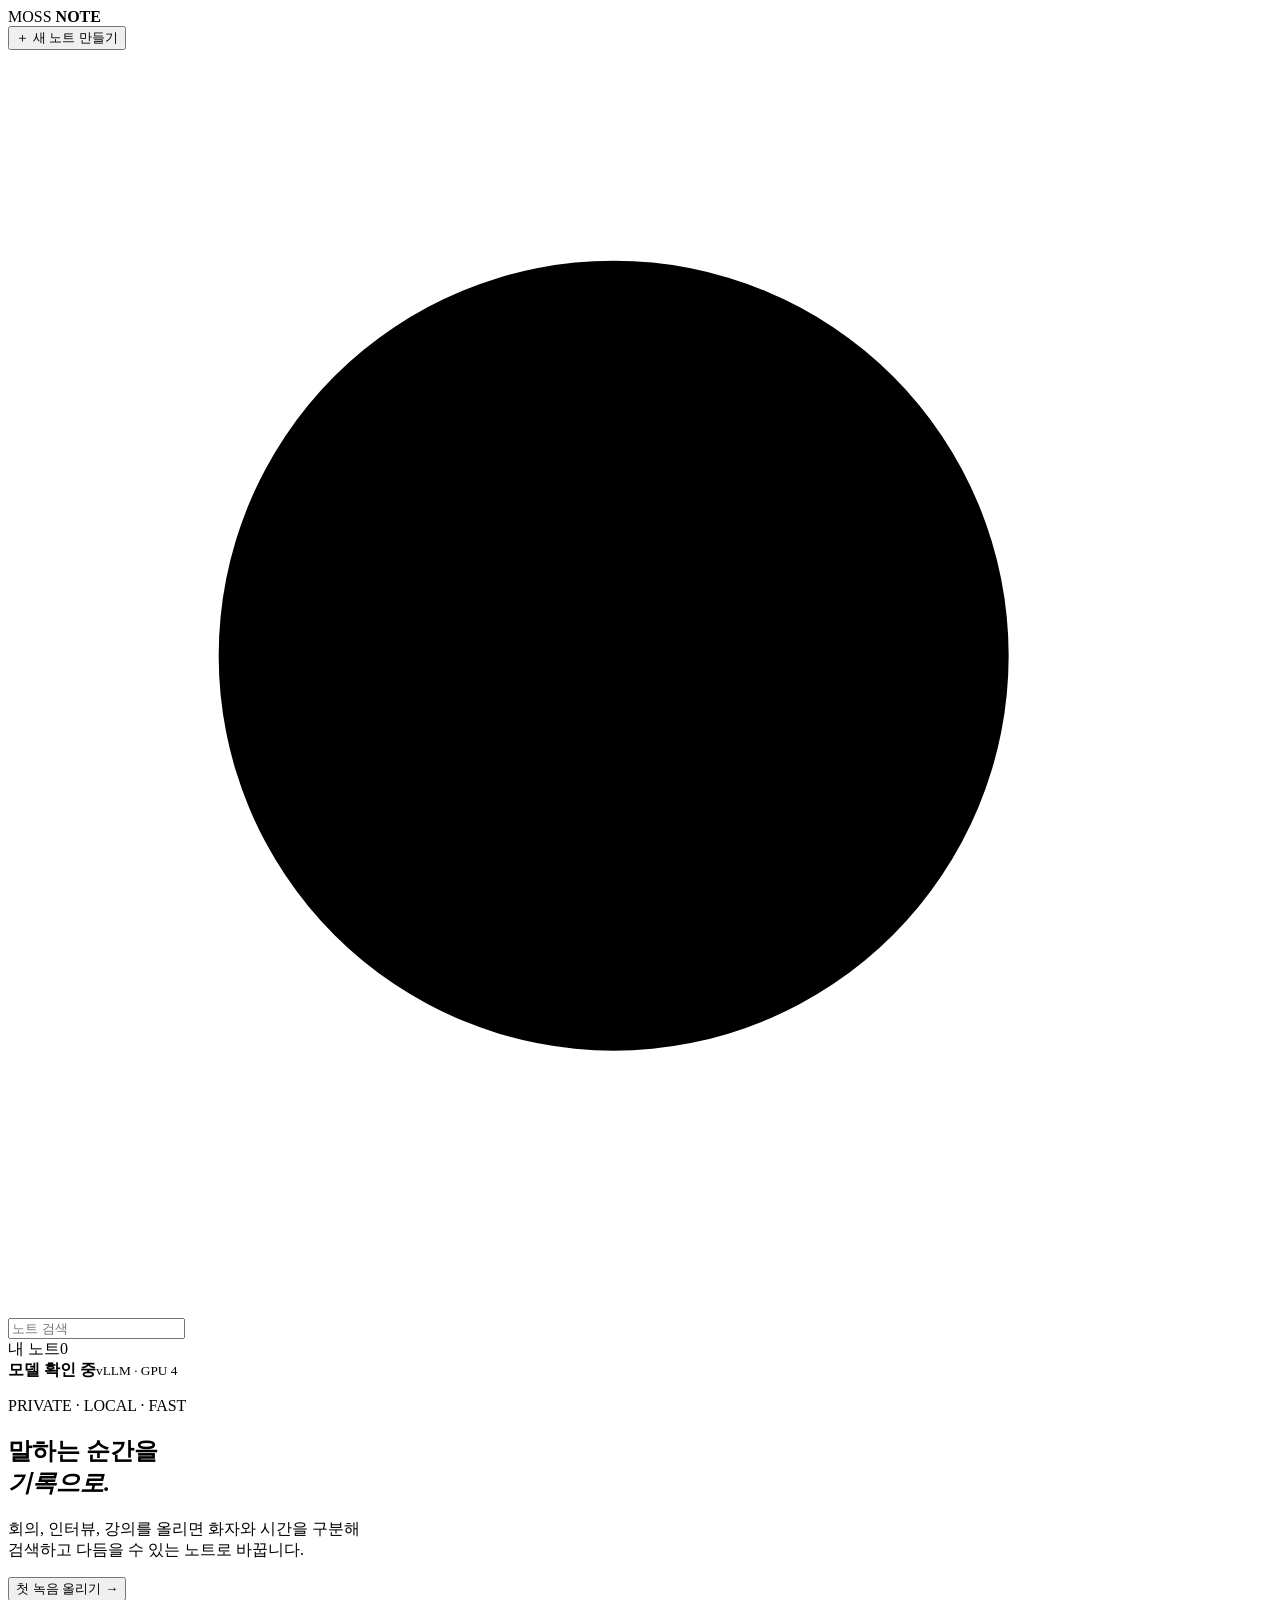
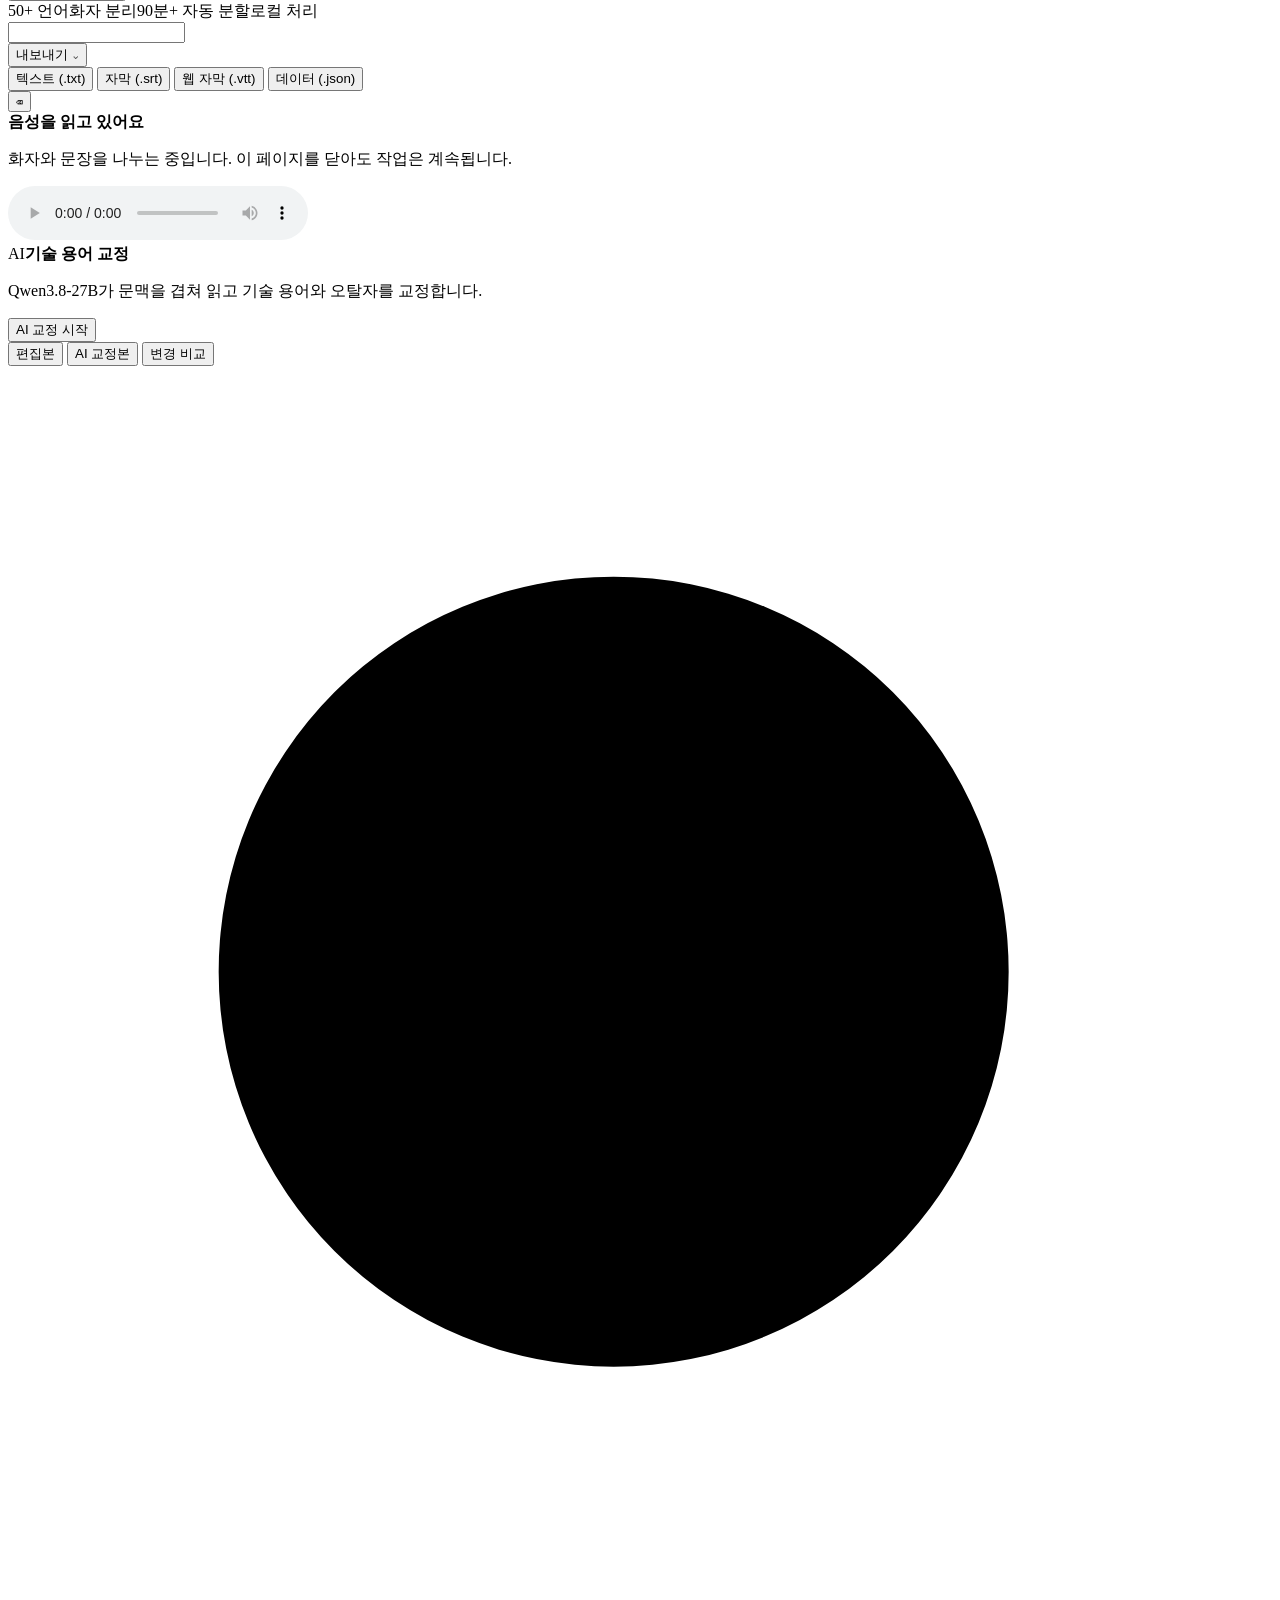
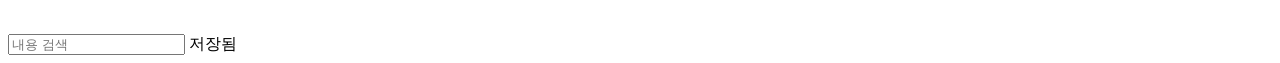
==== static/index.html @ 2fbb57e4 "Initial release: self-hosted transcription and AI correction" ====
<!doctype html>
<html lang="ko">
  <head>
    <meta charset="utf-8" />
    <meta name="viewport" content="width=device-width, initial-scale=1" />
    <meta name="theme-color" content="#f5f7f2" />
    <title>MOSS Note</title>
    <link rel="stylesheet" href="/styles.css" />
  </head>
  <body>
    <div class="app-shell">
      <aside class="sidebar">
        <div class="brand">
          <span class="brand-mark" aria-hidden="true">
            <i></i><i></i><i></i><i></i><i></i>
          </span>
          <span>MOSS <b>NOTE</b></span>
        </div>

        <button class="new-note" id="open-upload">
          <span>＋</span> 새 노트 만들기
        </button>

        <label class="search-box">
          <svg viewBox="0 0 24 24" aria-hidden="true"><path d="m21 21-4.35-4.35m2.35-5.15a7.5 7.5 0 1 1-15 0 7.5 7.5 0 0 1 15 0Z" /></svg>
          <input id="note-search" type="search" placeholder="노트 검색" />
        </label>

        <div class="side-label"><span>내 노트</span><span id="note-count">0</span></div>
        <div class="note-list" id="note-list"></div>

        <div class="server-state" id="server-state">
          <span class="state-dot"></span>
          <div><b>모델 확인 중</b><small>vLLM · GPU 4</small></div>
        </div>
      </aside>

      <main class="main">
        <section class="welcome" id="welcome">
          <div class="welcome-orbit"><span></span><i></i><i></i><i></i></div>
          <p class="eyebrow">PRIVATE · LOCAL · FAST</p>
          <h1>말하는 순간을<br /><em>기록으로.</em></h1>
          <p>회의, 인터뷰, 강의를 올리면 화자와 시간을 구분해<br />검색하고 다듬을 수 있는 노트로 바꿉니다.</p>
          <button class="primary-action" id="welcome-upload">첫 녹음 올리기 <span>→</span></button>
          <div class="feature-row">
            <span>50+ 언어</span><i></i><span>화자 분리</span><i></i><span>90분+ 자동 분할</span><i></i><span>로컬 처리</span>
          </div>
        </section>

        <section class="workspace hidden" id="workspace">
          <header class="workspace-header">
            <div>
              <input class="note-title" id="note-title" maxlength="200" aria-label="노트 제목" />
              <div class="note-meta" id="note-meta"></div>
            </div>
            <div class="header-actions">
              <div class="export-menu">
                <button class="ghost-button" id="export-toggle">내보내기 <span>⌄</span></button>
                <div class="export-options" id="export-options">
                  <button data-format="txt">텍스트 (.txt)</button>
                  <button data-format="srt">자막 (.srt)</button>
                  <button data-format="vtt">웹 자막 (.vtt)</button>
                  <button data-format="json">데이터 (.json)</button>
                </div>
              </div>
              <button class="icon-button danger" id="delete-note" aria-label="노트 삭제">⌫</button>
            </div>
          </header>

          <div class="processing-card hidden" id="processing-card">
            <div class="processing-wave"><i></i><i></i><i></i><i></i><i></i><i></i><i></i></div>
            <div><b id="processing-title">음성을 읽고 있어요</b><p id="processing-copy">화자와 문장을 나누는 중입니다. 이 페이지를 닫아도 작업은 계속됩니다.</p></div>
          </div>

          <div class="editor hidden" id="editor">
            <div class="player-card">
              <audio id="media-player" controls preload="metadata"></audio>
              <div class="player-info">
                <span class="file-pill" id="file-pill"></span>
                <span id="duration-label"></span>
              </div>
            </div>

            <div class="correction-card" id="correction-card">
              <div class="correction-copy">
                <div><span class="ai-mark">AI</span><b>기술 용어 교정</b></div>
                <p id="correction-copy">Qwen3.8-27B가 문맥을 겹쳐 읽고 기술 용어와 오탈자를 교정합니다.</p>
                <div class="correction-progress hidden" id="correction-progress"><i></i></div>
                <div class="correction-chunks hidden" id="correction-chunks"></div>
              </div>
              <button class="correction-button" id="start-correction">AI 교정 시작</button>
            </div>

            <div class="transcript-views" id="transcript-views">
              <button class="active" data-transcript-view="edited">편집본</button>
              <button data-transcript-view="corrected">AI 교정본</button>
              <button data-transcript-view="diff">변경 비교</button>
            </div>

            <div class="editor-toolbar">
              <label class="transcript-search">
                <svg viewBox="0 0 24 24"><path d="m21 21-4.35-4.35m2.35-5.15a7.5 7.5 0 1 1-15 0 7.5 7.5 0 0 1 15 0Z" /></svg>
                <input id="transcript-search" type="search" placeholder="내용 검색" />
              </label>
              <span id="segment-count"></span>
              <span class="save-state" id="save-state">저장됨</span>
            </div>

            <div class="chunk-notice hidden" id="chunk-notice"></div>
            <div class="speaker-panel" id="speaker-panel"></div>
            <div class="segments" id="segments"></div>
          </div>
        </section>
      </main>
    </div>

    <dialog id="upload-dialog">
      <form id="upload-form">
        <div class="dialog-head">
          <div><p class="eyebrow">NEW TRANSCRIPT</p><h2>새 노트 만들기</h2></div>
          <button type="button" class="dialog-close" id="close-upload">×</button>
        </div>
        <label class="drop-zone" id="drop-zone">
          <input id="audio-file" name="file" type="file" accept="audio/*,video/*" required />
          <span class="upload-icon">↥</span>
          <b id="drop-title">음성 또는 영상 파일을 놓으세요</b>
          <small id="drop-copy">MP3, WAV, M4A, MP4 등 · 90분 초과 시 자동 분할 · 최대 5GB</small>
        </label>
        <label class="field"><span>노트 제목 <small>선택</small></span><input name="title" placeholder="파일명으로 자동 생성" maxlength="200" /></label>
        <div class="field-row">
          <label class="field"><span>주 언어</span><select name="language"><option value="ko">한국어</option><option value="en">English</option><option value="ja">日本語</option><option value="zh">中文</option><option value="">자동 감지</option></select></label>
          <label class="field"><span>중요 단어 <small>선택</small></span><input name="hotwords" placeholder="프로젝트명, 이름" /></label>
        </div>
        <p class="privacy-note"><span>◆</span> 파일과 전사 결과는 이 서버 안에서만 처리됩니다.</p>
        <button class="submit-upload" type="submit">전사 시작하기 <span>→</span></button>
      </form>
    </dialog>

    <div class="toast" id="toast" role="status"></div>
    <script src="/app.js" defer></script>
  </body>
</html>
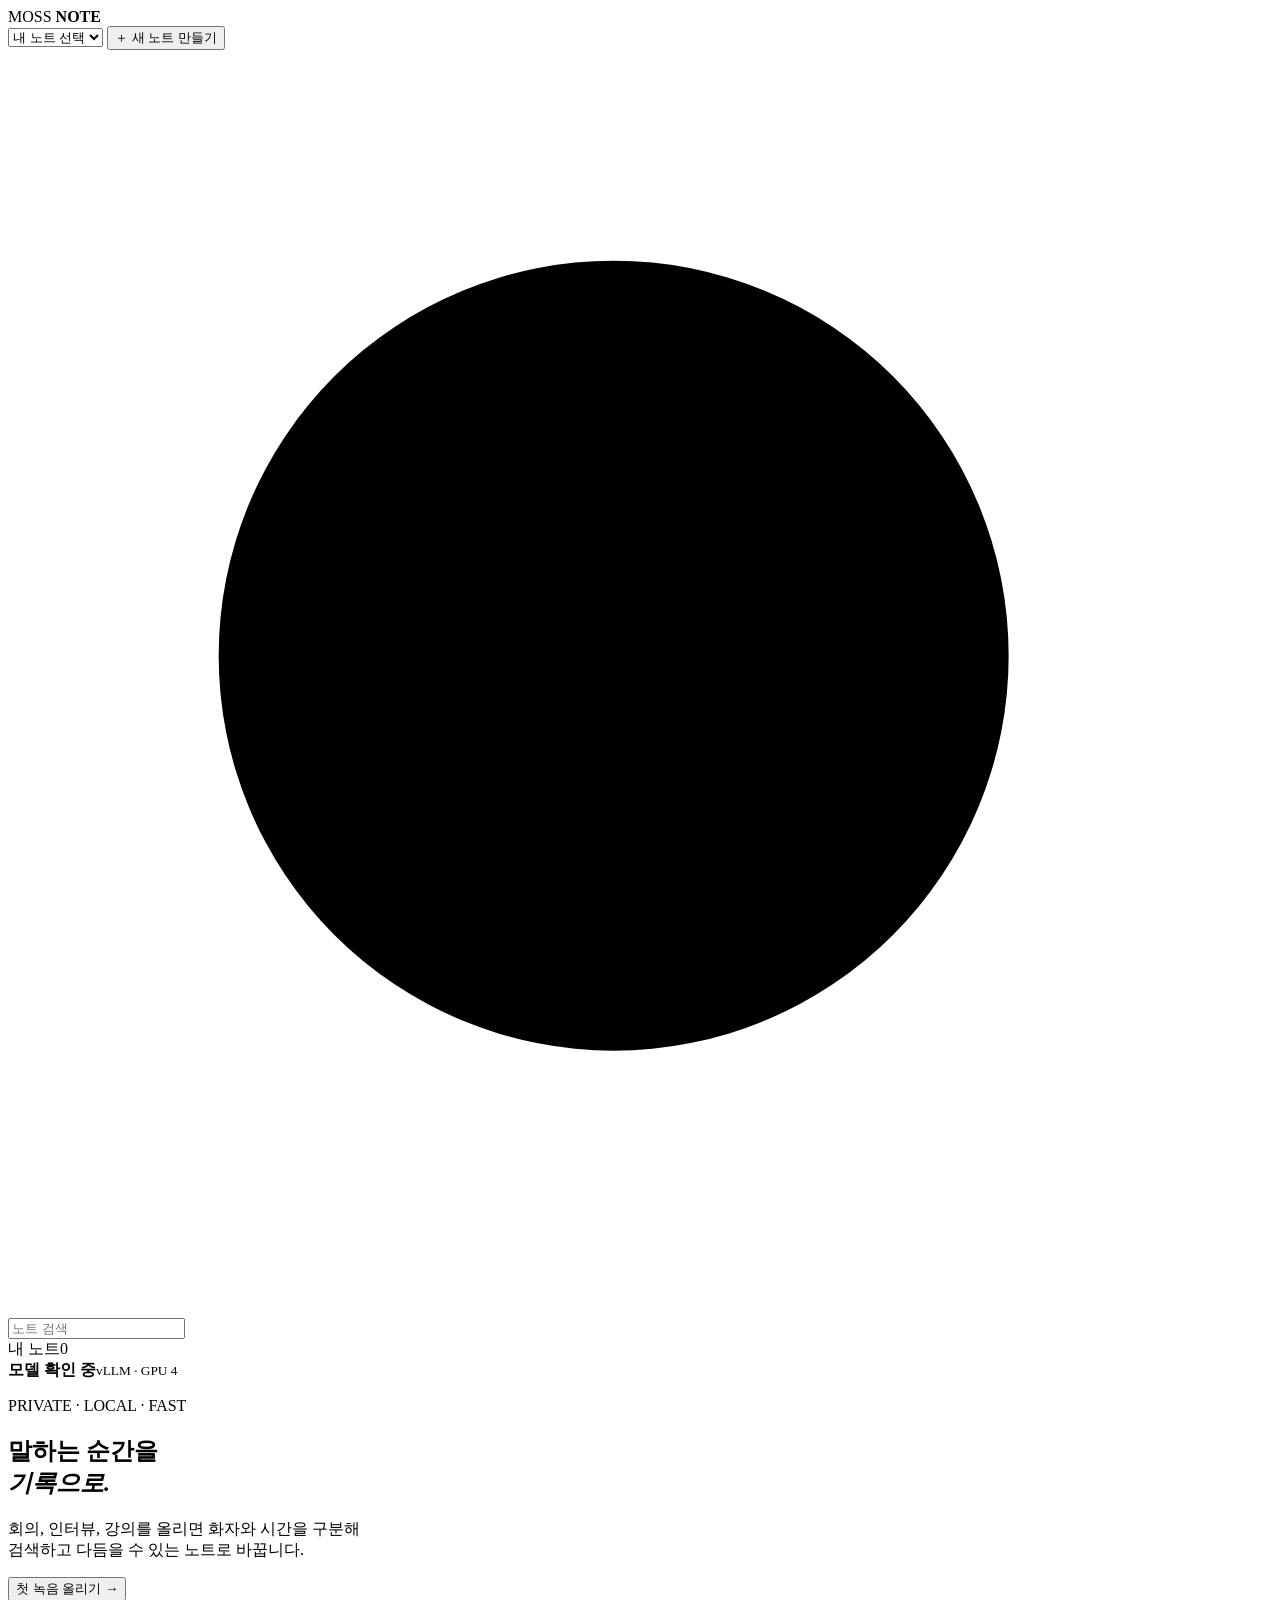
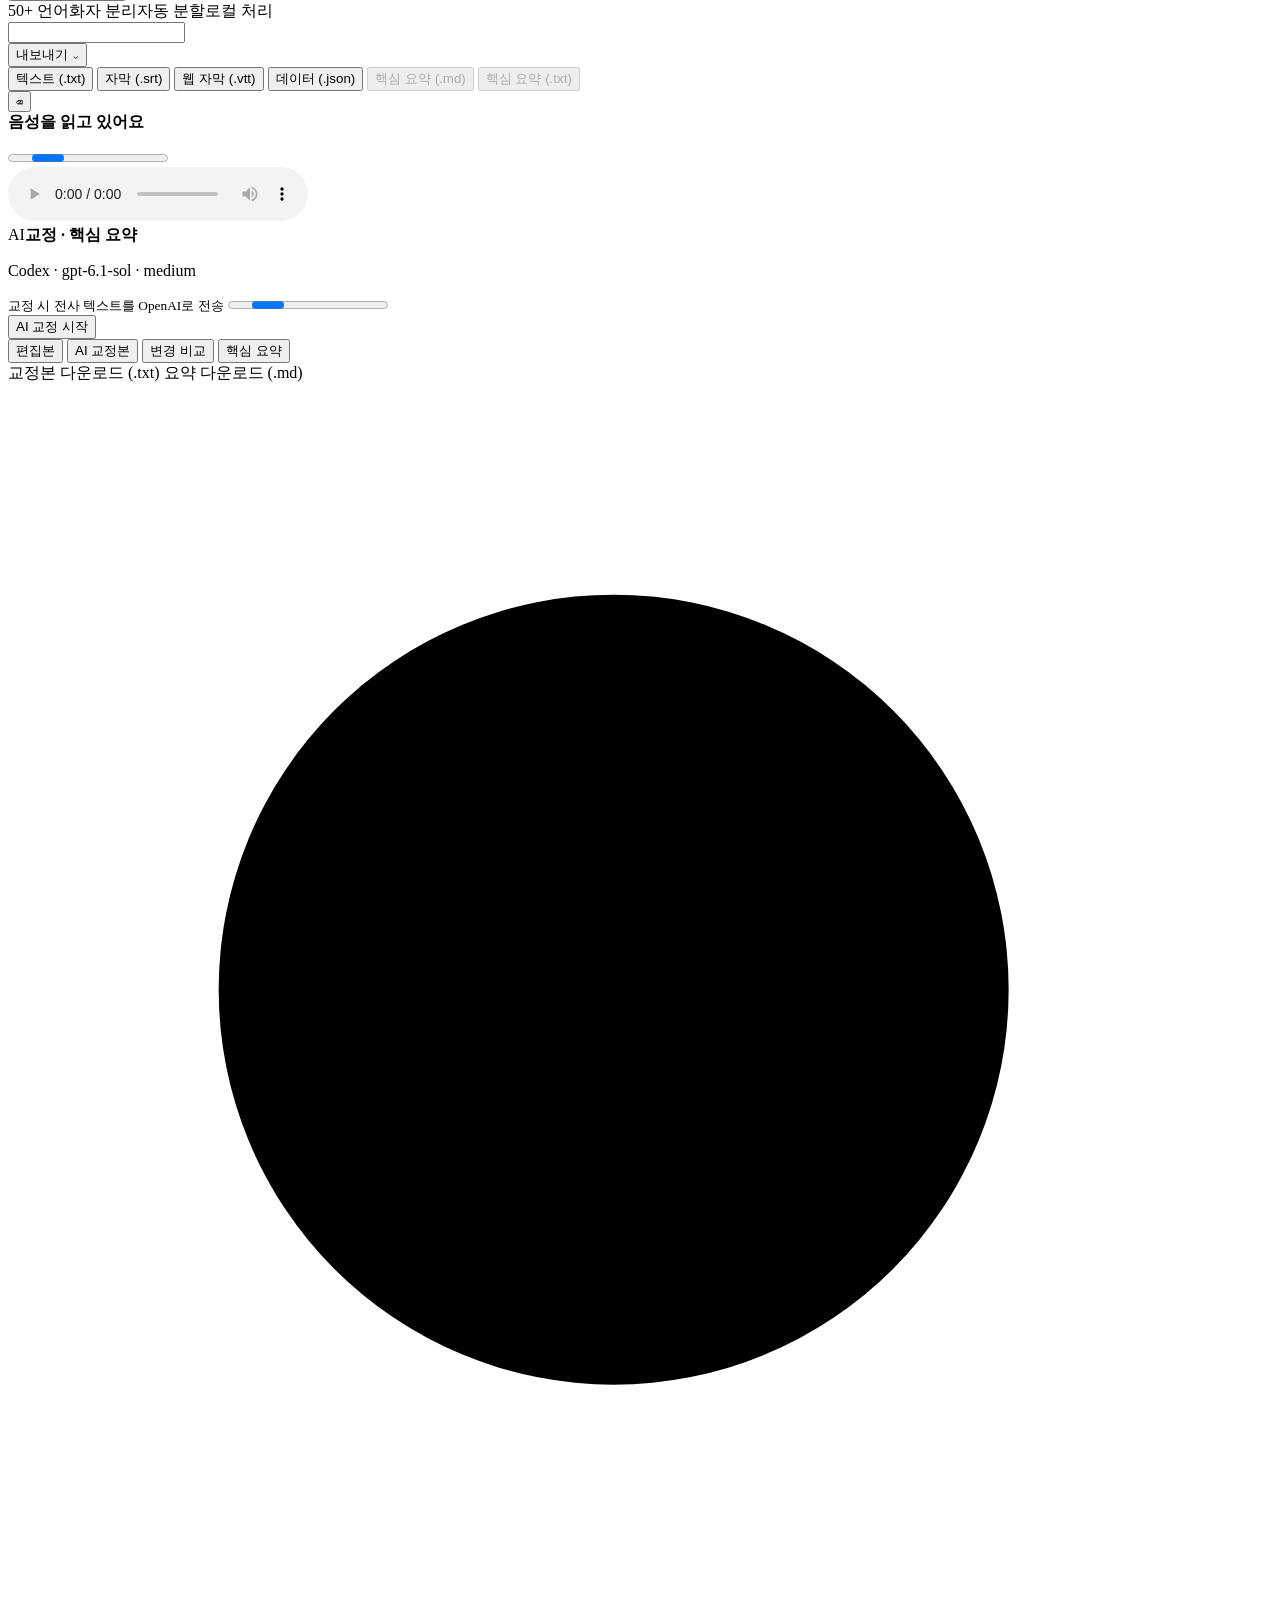
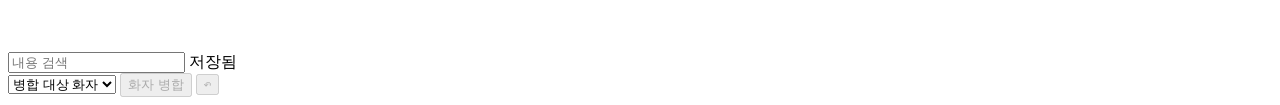
==== commit 034047af: "Preserve optimized Jetson deployment and prepare Thor migration" ====
--- a/static/index.html
+++ b/static/index.html
@@ -5,7 +5,7 @@
     <meta name="viewport" content="width=device-width, initial-scale=1" />
     <meta name="theme-color" content="#f5f7f2" />
     <title>MOSS Note</title>
-    <link rel="stylesheet" href="/styles.css" />
+    <link rel="stylesheet" href="/styles.css?v=20261008-whole-speakers-fast" />
   </head>
   <body>
     <div class="app-shell">
@@ -17,6 +17,7 @@
           <span>MOSS <b>NOTE</b></span>
         </div>
 
+        <select class="mobile-note-picker" id="mobile-note-picker" aria-label="노트 선택"><option value="">내 노트 선택</option></select>
         <button class="new-note" id="open-upload">
           <span>＋</span> 새 노트 만들기
         </button>
@@ -43,7 +44,7 @@
           <p>회의, 인터뷰, 강의를 올리면 화자와 시간을 구분해<br />검색하고 다듬을 수 있는 노트로 바꿉니다.</p>
           <button class="primary-action" id="welcome-upload">첫 녹음 올리기 <span>→</span></button>
           <div class="feature-row">
-            <span>50+ 언어</span><i></i><span>화자 분리</span><i></i><span>90분+ 자동 분할</span><i></i><span>로컬 처리</span>
+            <span>50+ 언어</span><i></i><span>화자 분리</span><i></i><span id="chunk-feature">자동 분할</span><i></i><span>로컬 처리</span>
           </div>
         </section>
 
@@ -61,6 +62,8 @@
                   <button data-format="srt">자막 (.srt)</button>
                   <button data-format="vtt">웹 자막 (.vtt)</button>
                   <button data-format="json">데이터 (.json)</button>
+                  <button data-summary-format="md" disabled>핵심 요약 (.md)</button>
+                  <button data-summary-format="txt" disabled>핵심 요약 (.txt)</button>
                 </div>
               </div>
               <button class="icon-button danger" id="delete-note" aria-label="노트 삭제">⌫</button>
@@ -69,7 +72,12 @@
 
           <div class="processing-card hidden" id="processing-card">
             <div class="processing-wave"><i></i><i></i><i></i><i></i><i></i><i></i><i></i></div>
-            <div><b id="processing-title">음성을 읽고 있어요</b><p id="processing-copy">화자와 문장을 나누는 중입니다. 이 페이지를 닫아도 작업은 계속됩니다.</p></div>
+            <div class="processing-detail"><b id="processing-title">음성을 읽고 있어요</b><p id="processing-copy"></p>
+              <div id="transcription-progress" class="transcription-progress hidden">
+                <progress id="transcription-meter" max="100" aria-label="전사 진행률"></progress>
+                <small id="transcription-eta" aria-live="polite"></small>
+              </div>
+            </div>
           </div>
 
           <div class="editor hidden" id="editor">
@@ -83,10 +91,10 @@
 
             <div class="correction-card" id="correction-card">
               <div class="correction-copy">
-                <div><span class="ai-mark">AI</span><b>기술 용어 교정</b></div>
-                <p id="correction-copy">Qwen3.8-27B가 문맥을 겹쳐 읽고 기술 용어와 오탈자를 교정합니다.</p>
-                <div class="correction-progress hidden" id="correction-progress"><i></i></div>
-                <div class="correction-chunks hidden" id="correction-chunks"></div>
+                <div><span class="ai-mark">AI</span><b>교정 · 핵심 요약</b></div>
+                <p id="correction-copy">Codex · gpt-6.1-sol · medium</p>
+                <small class="correction-privacy">교정 시 전사 텍스트를 OpenAI로 전송</small>
+                <progress class="correction-progress hidden" id="correction-progress" max="100" aria-label="AI 교정·요약 처리 중"></progress>
               </div>
               <button class="correction-button" id="start-correction">AI 교정 시작</button>
             </div>
@@ -95,9 +103,15 @@
               <button class="active" data-transcript-view="edited">편집본</button>
               <button data-transcript-view="corrected">AI 교정본</button>
               <button data-transcript-view="diff">변경 비교</button>
+              <button data-transcript-view="summary">핵심 요약</button>
             </div>
+            <div class="result-downloads hidden" id="result-downloads">
+              <a id="corrected-download" download>교정본 다운로드 (.txt)</a>
+              <a id="summary-download" download>요약 다운로드 (.md)</a>
+            </div>
+            <section class="summary-note hidden" id="summary-note" aria-label="핵심 요약 노트"></section>
 
-            <div class="editor-toolbar">
+            <div class="editor-toolbar" id="editor-toolbar">
               <label class="transcript-search">
                 <svg viewBox="0 0 24 24"><path d="m21 21-4.35-4.35m2.35-5.15a7.5 7.5 0 1 1-15 0 7.5 7.5 0 0 1 15 0Z" /></svg>
                 <input id="transcript-search" type="search" placeholder="내용 검색" />
@@ -107,6 +121,12 @@
             </div>
 
             <div class="chunk-notice hidden" id="chunk-notice"></div>
+            <div class="speaker-tools" id="speaker-tools">
+              <select id="merge-speaker-target" aria-label="병합 대상 화자"><option value="">병합 대상 화자</option></select>
+              <button class="ghost-button" id="merge-speakers" disabled>화자 병합</button>
+              <button class="icon-button" id="undo-speaker-merge" title="최근 화자 병합 취소" aria-label="최근 화자 병합 취소" disabled>↶</button>
+              <small id="speaker-selection-status" aria-live="polite"></small>
+            </div>
             <div class="speaker-panel" id="speaker-panel"></div>
             <div class="segments" id="segments"></div>
           </div>
@@ -124,19 +144,24 @@
           <input id="audio-file" name="file" type="file" accept="audio/*,video/*" required />
           <span class="upload-icon">↥</span>
           <b id="drop-title">음성 또는 영상 파일을 놓으세요</b>
-          <small id="drop-copy">MP3, WAV, M4A, MP4 등 · 90분 초과 시 자동 분할 · 최대 5GB</small>
+          <small id="drop-copy">MP3, WAV, M4A, MP4</small>
         </label>
         <label class="field"><span>노트 제목 <small>선택</small></span><input name="title" placeholder="파일명으로 자동 생성" maxlength="200" /></label>
+        <label class="field"><span>전사 모델</span><select id="model-variant" name="model_variant"><option value="bf16">BF16 (original)</option></select></label>
         <div class="field-row">
           <label class="field"><span>주 언어</span><select name="language"><option value="ko">한국어</option><option value="en">English</option><option value="ja">日本語</option><option value="zh">中文</option><option value="">자동 감지</option></select></label>
           <label class="field"><span>중요 단어 <small>선택</small></span><input name="hotwords" placeholder="프로젝트명, 이름" /></label>
         </div>
-        <p class="privacy-note"><span>◆</span> 파일과 전사 결과는 이 서버 안에서만 처리됩니다.</p>
+        <p class="privacy-note"><span>◆</span> 음성 전사는 로컬 처리 · AI 교정 시 텍스트를 OpenAI로 전송</p>
+        <div id="upload-progress" class="upload-progress hidden" aria-live="polite">
+          <progress id="upload-meter" max="100" value="0" aria-label="파일 업로드"></progress>
+          <small id="upload-status"></small>
+        </div>
         <button class="submit-upload" type="submit">전사 시작하기 <span>→</span></button>
       </form>
     </dialog>
 
     <div class="toast" id="toast" role="status"></div>
-    <script src="/app.js" defer></script>
+    <script src="/app.js?v=20261008-whole-speakers-fast" defer></script>
   </body>
 </html>
